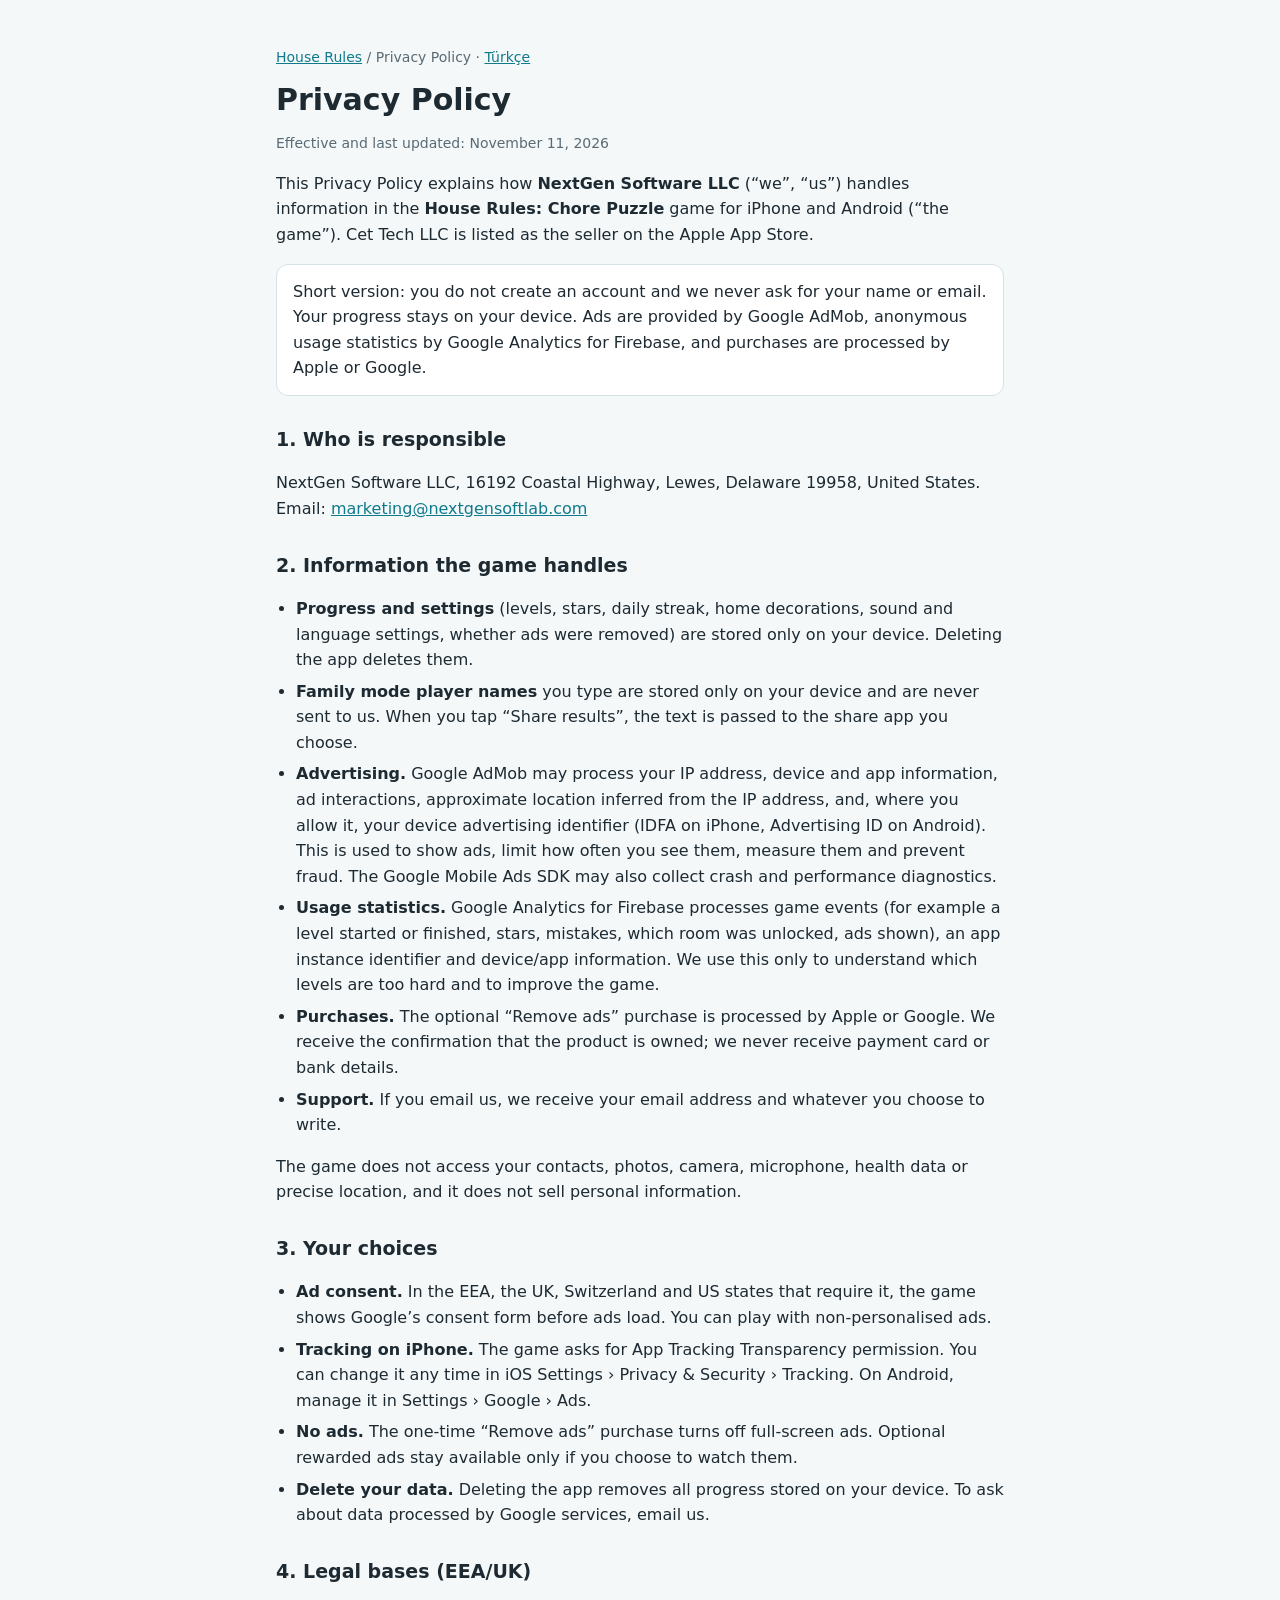
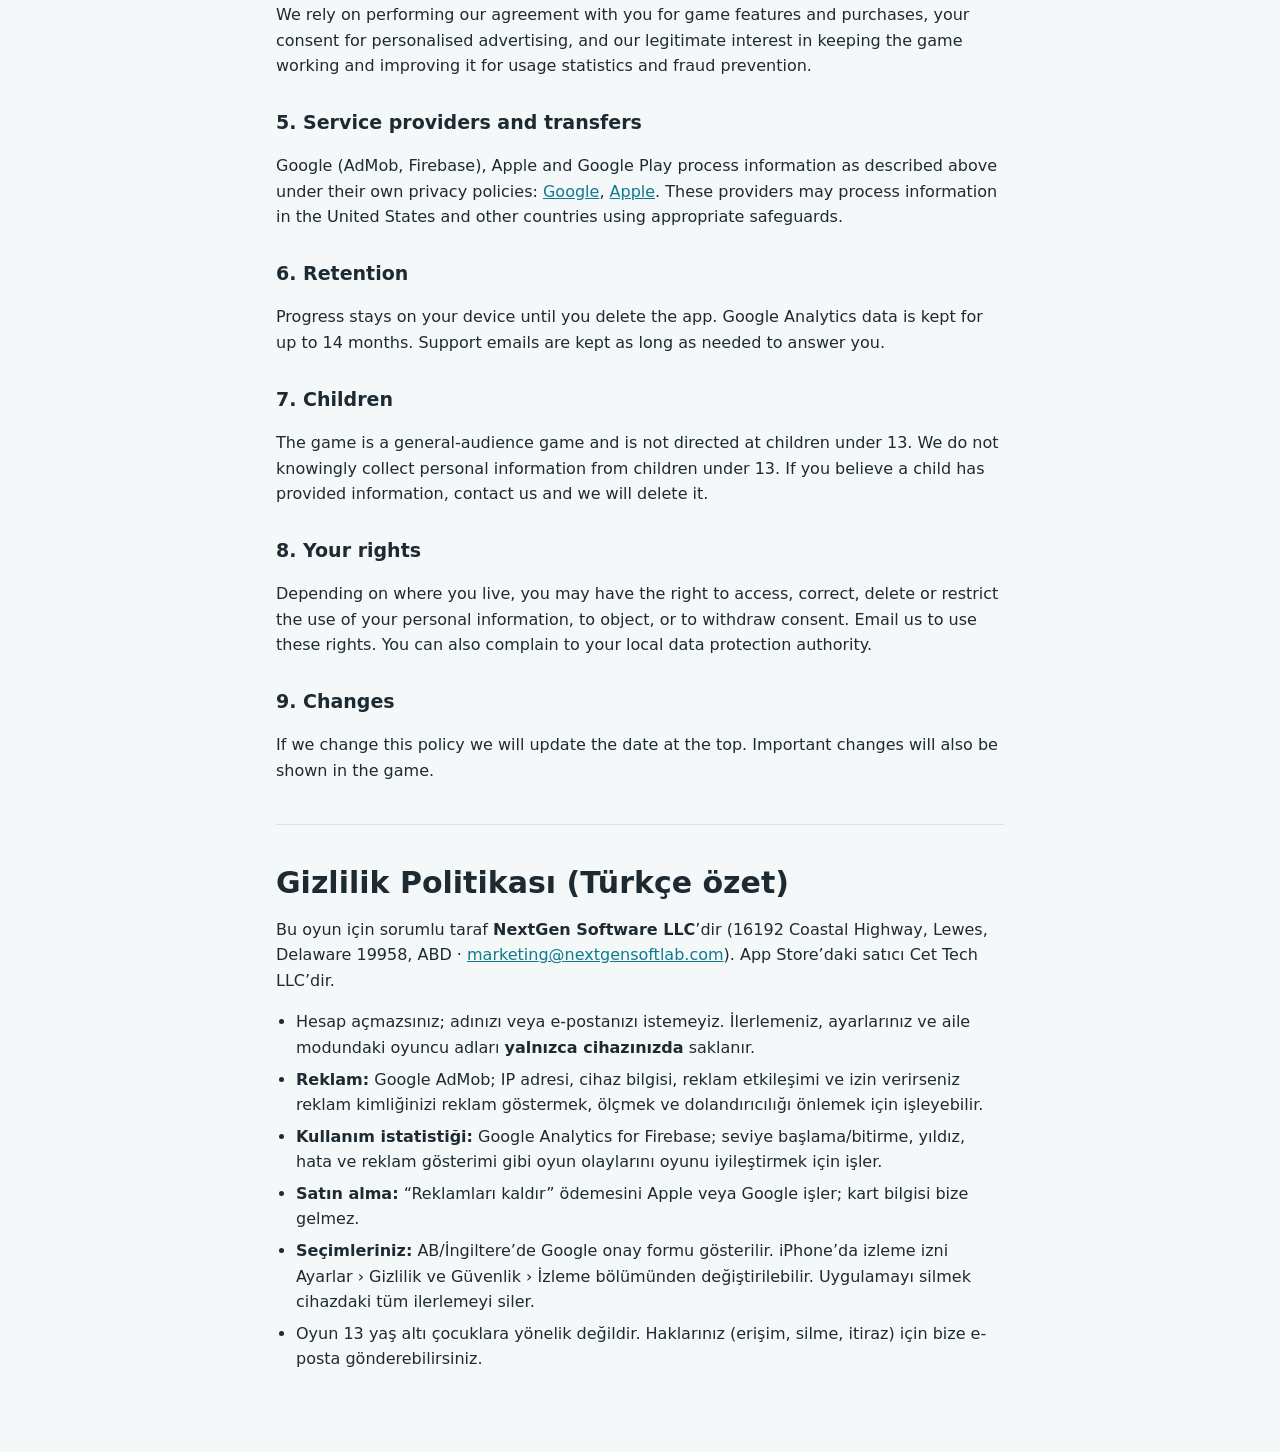
==== privacy-policy/index.html @ ea2520a1 "House Rules privacy policy, terms of use and support page Co-Authored-By: Claude Opus 5.5 <noreply@a" ====
<!doctype html>
<html lang="en">
<head>
<meta charset="utf-8">
<meta name="viewport" content="width=device-width,initial-scale=1">
<title>House Rules · Privacy Policy</title>
<link rel="stylesheet" href="../style.css">
</head>
<body>
<main>
<p class="crumb"><a href="../">House Rules</a> / Privacy Policy · <a href="#tr">Türkçe</a></p>
<h1>Privacy Policy</h1>
<p class="meta">Effective and last updated: November 11, 2026</p>

<p>This Privacy Policy explains how <b>NextGen Software LLC</b> (“we”, “us”) handles information in the <b>House Rules: Chore Puzzle</b> game for iPhone and Android (“the game”). Cet Tech LLC is listed as the seller on the Apple App Store.</p>
<p class="box">Short version: you do not create an account and we never ask for your name or email. Your progress stays on your device. Ads are provided by Google AdMob, anonymous usage statistics by Google Analytics for Firebase, and purchases are processed by Apple or Google.</p>

<h2>1. Who is responsible</h2>
<p>NextGen Software LLC, 16192 Coastal Highway, Lewes, Delaware 19958, United States. Email: <a href="mailto:marketing@nextgensoftlab.com">marketing@nextgensoftlab.com</a></p>

<h2>2. Information the game handles</h2>
<ul>
<li><b>Progress and settings</b> (levels, stars, daily streak, home decorations, sound and language settings, whether ads were removed) are stored only on your device. Deleting the app deletes them.</li>
<li><b>Family mode player names</b> you type are stored only on your device and are never sent to us. When you tap “Share results”, the text is passed to the share app you choose.</li>
<li><b>Advertising.</b> Google AdMob may process your IP address, device and app information, ad interactions, approximate location inferred from the IP address, and, where you allow it, your device advertising identifier (IDFA on iPhone, Advertising ID on Android). This is used to show ads, limit how often you see them, measure them and prevent fraud. The Google Mobile Ads SDK may also collect crash and performance diagnostics.</li>
<li><b>Usage statistics.</b> Google Analytics for Firebase processes game events (for example a level started or finished, stars, mistakes, which room was unlocked, ads shown), an app instance identifier and device/app information. We use this only to understand which levels are too hard and to improve the game.</li>
<li><b>Purchases.</b> The optional “Remove ads” purchase is processed by Apple or Google. We receive the confirmation that the product is owned; we never receive payment card or bank details.</li>
<li><b>Support.</b> If you email us, we receive your email address and whatever you choose to write.</li>
</ul>
<p>The game does not access your contacts, photos, camera, microphone, health data or precise location, and it does not sell personal information.</p>

<h2>3. Your choices</h2>
<ul>
<li><b>Ad consent.</b> In the EEA, the UK, Switzerland and US states that require it, the game shows Google’s consent form before ads load. You can play with non-personalised ads.</li>
<li><b>Tracking on iPhone.</b> The game asks for App Tracking Transparency permission. You can change it any time in iOS Settings › Privacy &amp; Security › Tracking. On Android, manage it in Settings › Google › Ads.</li>
<li><b>No ads.</b> The one-time “Remove ads” purchase turns off full-screen ads. Optional rewarded ads stay available only if you choose to watch them.</li>
<li><b>Delete your data.</b> Deleting the app removes all progress stored on your device. To ask about data processed by Google services, email us.</li>
</ul>

<h2>4. Legal bases (EEA/UK)</h2>
<p>We rely on performing our agreement with you for game features and purchases, your consent for personalised advertising, and our legitimate interest in keeping the game working and improving it for usage statistics and fraud prevention.</p>

<h2>5. Service providers and transfers</h2>
<p>Google (AdMob, Firebase), Apple and Google Play process information as described above under their own privacy policies: <a href="https://policies.google.com/privacy">Google</a>, <a href="https://www.apple.com/legal/privacy/">Apple</a>. These providers may process information in the United States and other countries using appropriate safeguards.</p>

<h2>6. Retention</h2>
<p>Progress stays on your device until you delete the app. Google Analytics data is kept for up to 14 months. Support emails are kept as long as needed to answer you.</p>

<h2>7. Children</h2>
<p>The game is a general-audience game and is not directed at children under 13. We do not knowingly collect personal information from children under 13. If you believe a child has provided information, contact us and we will delete it.</p>

<h2>8. Your rights</h2>
<p>Depending on where you live, you may have the right to access, correct, delete or restrict the use of your personal information, to object, or to withdraw consent. Email us to use these rights. You can also complain to your local data protection authority.</p>

<h2>9. Changes</h2>
<p>If we change this policy we will update the date at the top. Important changes will also be shown in the game.</p>

<hr>
<section id="tr" lang="tr">
<h1>Gizlilik Politikası (Türkçe özet)</h1>
<p>Bu oyun için sorumlu taraf <b>NextGen Software LLC</b>’dir (16192 Coastal Highway, Lewes, Delaware 19958, ABD · <a href="mailto:marketing@nextgensoftlab.com">marketing@nextgensoftlab.com</a>). App Store’daki satıcı Cet Tech LLC’dir.</p>
<ul>
<li>Hesap açmazsınız; adınızı veya e-postanızı istemeyiz. İlerlemeniz, ayarlarınız ve aile modundaki oyuncu adları <b>yalnızca cihazınızda</b> saklanır.</li>
<li><b>Reklam:</b> Google AdMob; IP adresi, cihaz bilgisi, reklam etkileşimi ve izin verirseniz reklam kimliğinizi reklam göstermek, ölçmek ve dolandırıcılığı önlemek için işleyebilir.</li>
<li><b>Kullanım istatistiği:</b> Google Analytics for Firebase; seviye başlama/bitirme, yıldız, hata ve reklam gösterimi gibi oyun olaylarını oyunu iyileştirmek için işler.</li>
<li><b>Satın alma:</b> “Reklamları kaldır” ödemesini Apple veya Google işler; kart bilgisi bize gelmez.</li>
<li><b>Seçimleriniz:</b> AB/İngiltere’de Google onay formu gösterilir. iPhone’da izleme izni Ayarlar › Gizlilik ve Güvenlik › İzleme bölümünden değiştirilebilir. Uygulamayı silmek cihazdaki tüm ilerlemeyi siler.</li>
<li>Oyun 13 yaş altı çocuklara yönelik değildir. Haklarınız (erişim, silme, itiraz) için bize e-posta gönderebilirsiniz.</li>
</ul>
</section>
</main>
</body>
</html>
---- style.css ----
:root{--ink:#1E2A32;--soft:#5A6A74;--bg:#F4F8F9;--card:#fff;--line:#D7E2E6;--accent:#0F7A8C}
@media (prefers-color-scheme:dark){:root{--ink:#E6EEF1;--soft:#A9B7BF;--bg:#12191D;--card:#1B252B;--line:#2C3A42;--accent:#5FCFE0}}
*{box-sizing:border-box}
body{margin:0;background:var(--bg);color:var(--ink);font:16px/1.6 system-ui,-apple-system,"Segoe UI",sans-serif}
main{max-width:760px;margin:0 auto;padding:32px 16px 64px}
h1{font-size:30px;line-height:1.2;margin:8px 0 4px}
h2{font-size:19px;margin:28px 0 6px}
a{color:var(--accent)}
.meta,.crumb{color:var(--soft);font-size:14px}
.box{background:var(--card);border:1px solid var(--line);border-radius:12px;padding:14px 16px}
ul{padding-left:20px}
li{margin:6px 0}
hr{border:0;border-top:1px solid var(--line);margin:40px 0}
.apps{display:flex;gap:12px;flex-wrap:wrap}
.apps a{display:inline-block;background:var(--card);border:1px solid var(--line);border-radius:10px;padding:10px 14px;text-decoration:none;font-weight:600}
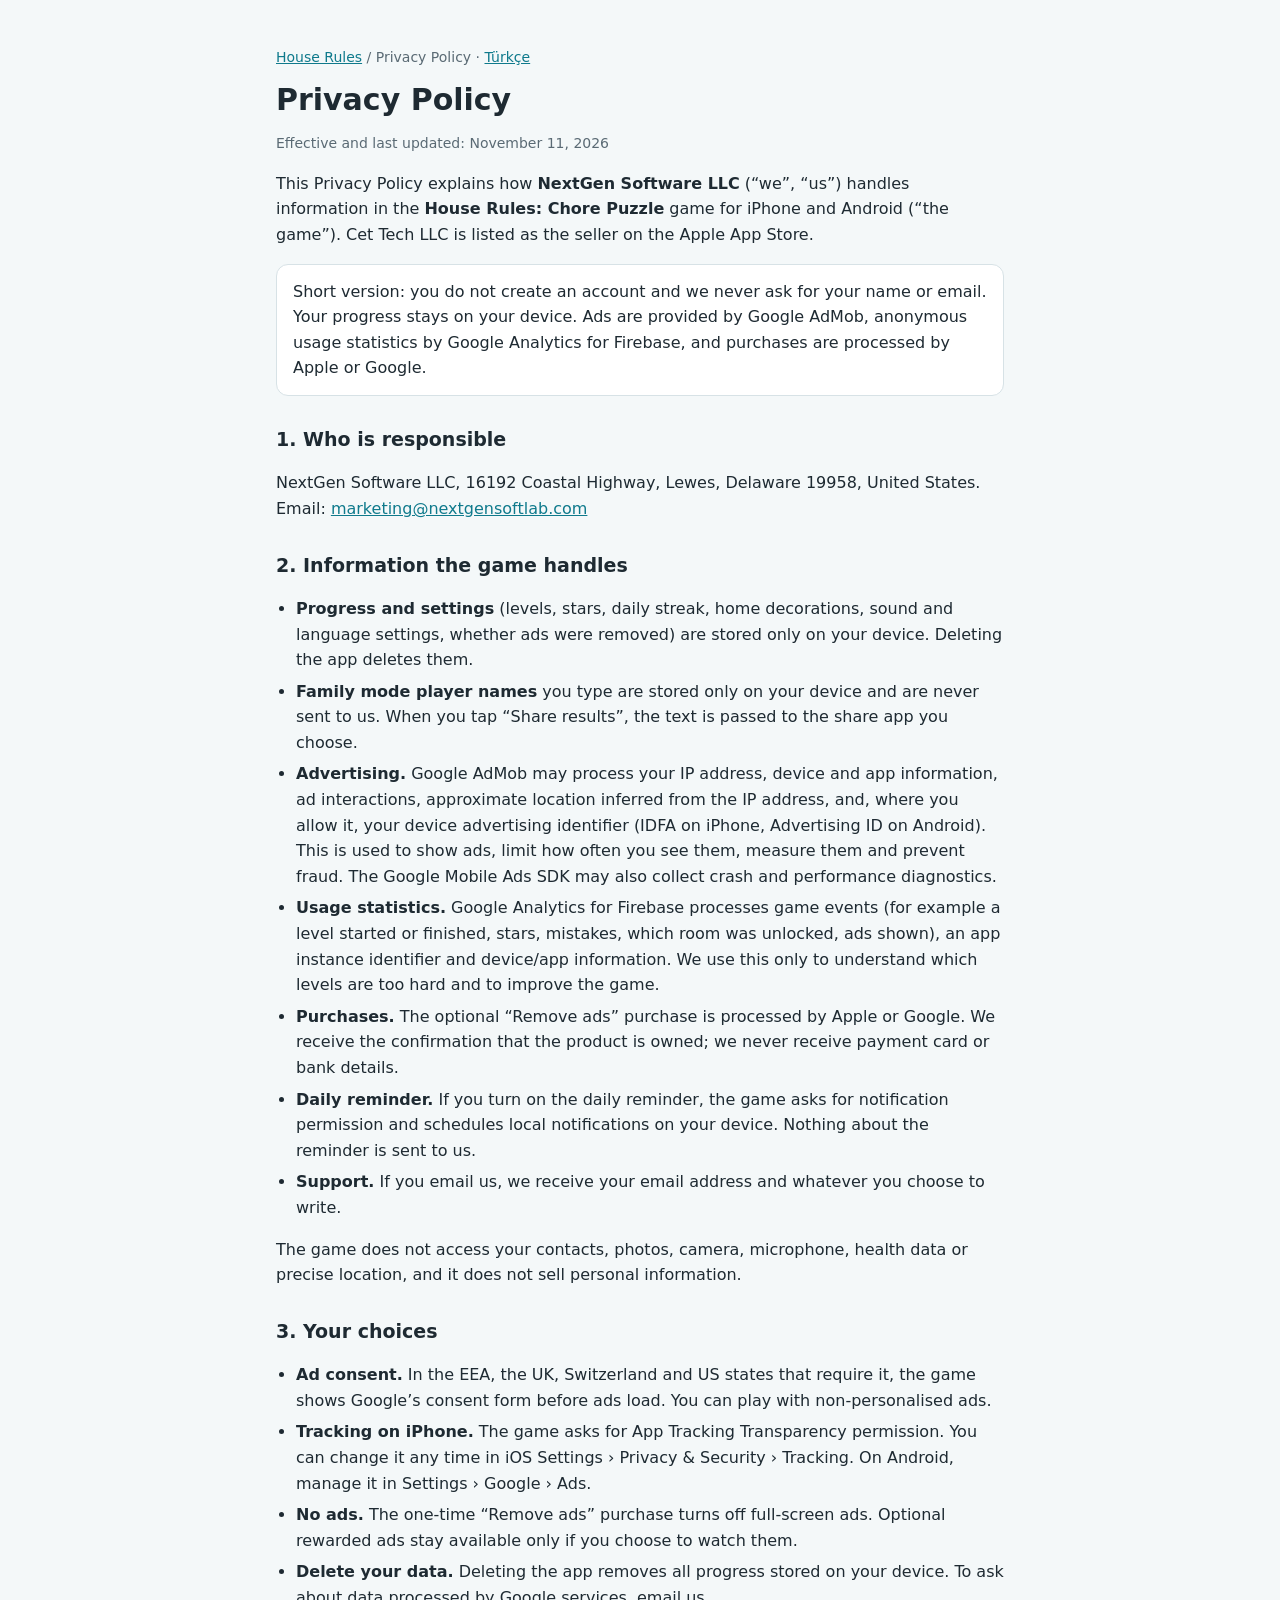
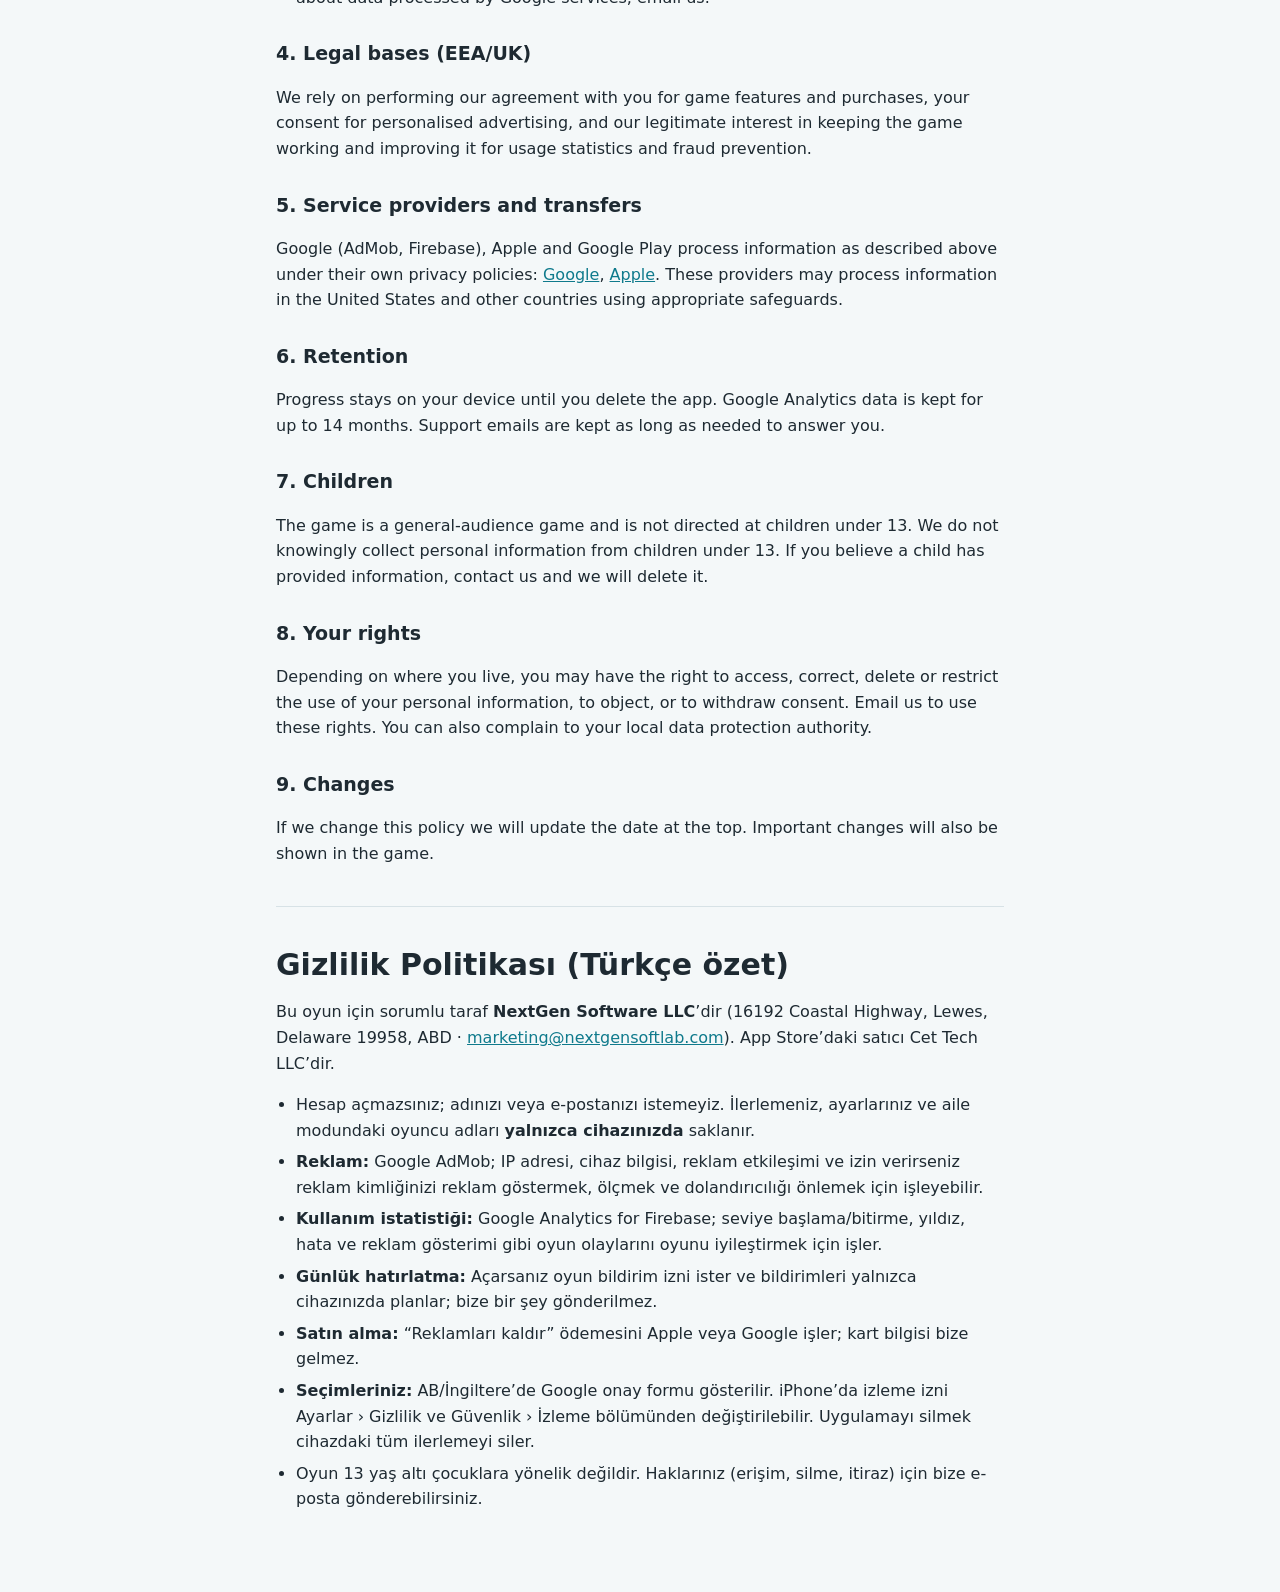
==== commit eb8e0d2a: "Privacy policy: mention optional local daily reminders Co-Authored-By: Claude Opus 5.5 <noreply@anth" ====
--- a/privacy-policy/index.html
+++ b/privacy-policy/index.html
@@ -25,6 +25,7 @@
 <li><b>Advertising.</b> Google AdMob may process your IP address, device and app information, ad interactions, approximate location inferred from the IP address, and, where you allow it, your device advertising identifier (IDFA on iPhone, Advertising ID on Android). This is used to show ads, limit how often you see them, measure them and prevent fraud. The Google Mobile Ads SDK may also collect crash and performance diagnostics.</li>
 <li><b>Usage statistics.</b> Google Analytics for Firebase processes game events (for example a level started or finished, stars, mistakes, which room was unlocked, ads shown), an app instance identifier and device/app information. We use this only to understand which levels are too hard and to improve the game.</li>
 <li><b>Purchases.</b> The optional “Remove ads” purchase is processed by Apple or Google. We receive the confirmation that the product is owned; we never receive payment card or bank details.</li>
+<li><b>Daily reminder.</b> If you turn on the daily reminder, the game asks for notification permission and schedules local notifications on your device. Nothing about the reminder is sent to us.</li>
 <li><b>Support.</b> If you email us, we receive your email address and whatever you choose to write.</li>
 </ul>
 <p>The game does not access your contacts, photos, camera, microphone, health data or precise location, and it does not sell personal information.</p>
@@ -63,6 +64,7 @@
 <li>Hesap açmazsınız; adınızı veya e-postanızı istemeyiz. İlerlemeniz, ayarlarınız ve aile modundaki oyuncu adları <b>yalnızca cihazınızda</b> saklanır.</li>
 <li><b>Reklam:</b> Google AdMob; IP adresi, cihaz bilgisi, reklam etkileşimi ve izin verirseniz reklam kimliğinizi reklam göstermek, ölçmek ve dolandırıcılığı önlemek için işleyebilir.</li>
 <li><b>Kullanım istatistiği:</b> Google Analytics for Firebase; seviye başlama/bitirme, yıldız, hata ve reklam gösterimi gibi oyun olaylarını oyunu iyileştirmek için işler.</li>
+<li><b>Günlük hatırlatma:</b> Açarsanız oyun bildirim izni ister ve bildirimleri yalnızca cihazınızda planlar; bize bir şey gönderilmez.</li>
 <li><b>Satın alma:</b> “Reklamları kaldır” ödemesini Apple veya Google işler; kart bilgisi bize gelmez.</li>
 <li><b>Seçimleriniz:</b> AB/İngiltere’de Google onay formu gösterilir. iPhone’da izleme izni Ayarlar › Gizlilik ve Güvenlik › İzleme bölümünden değiştirilebilir. Uygulamayı silmek cihazdaki tüm ilerlemeyi siler.</li>
 <li>Oyun 13 yaş altı çocuklara yönelik değildir. Haklarınız (erişim, silme, itiraz) için bize e-posta gönderebilirsiniz.</li>
